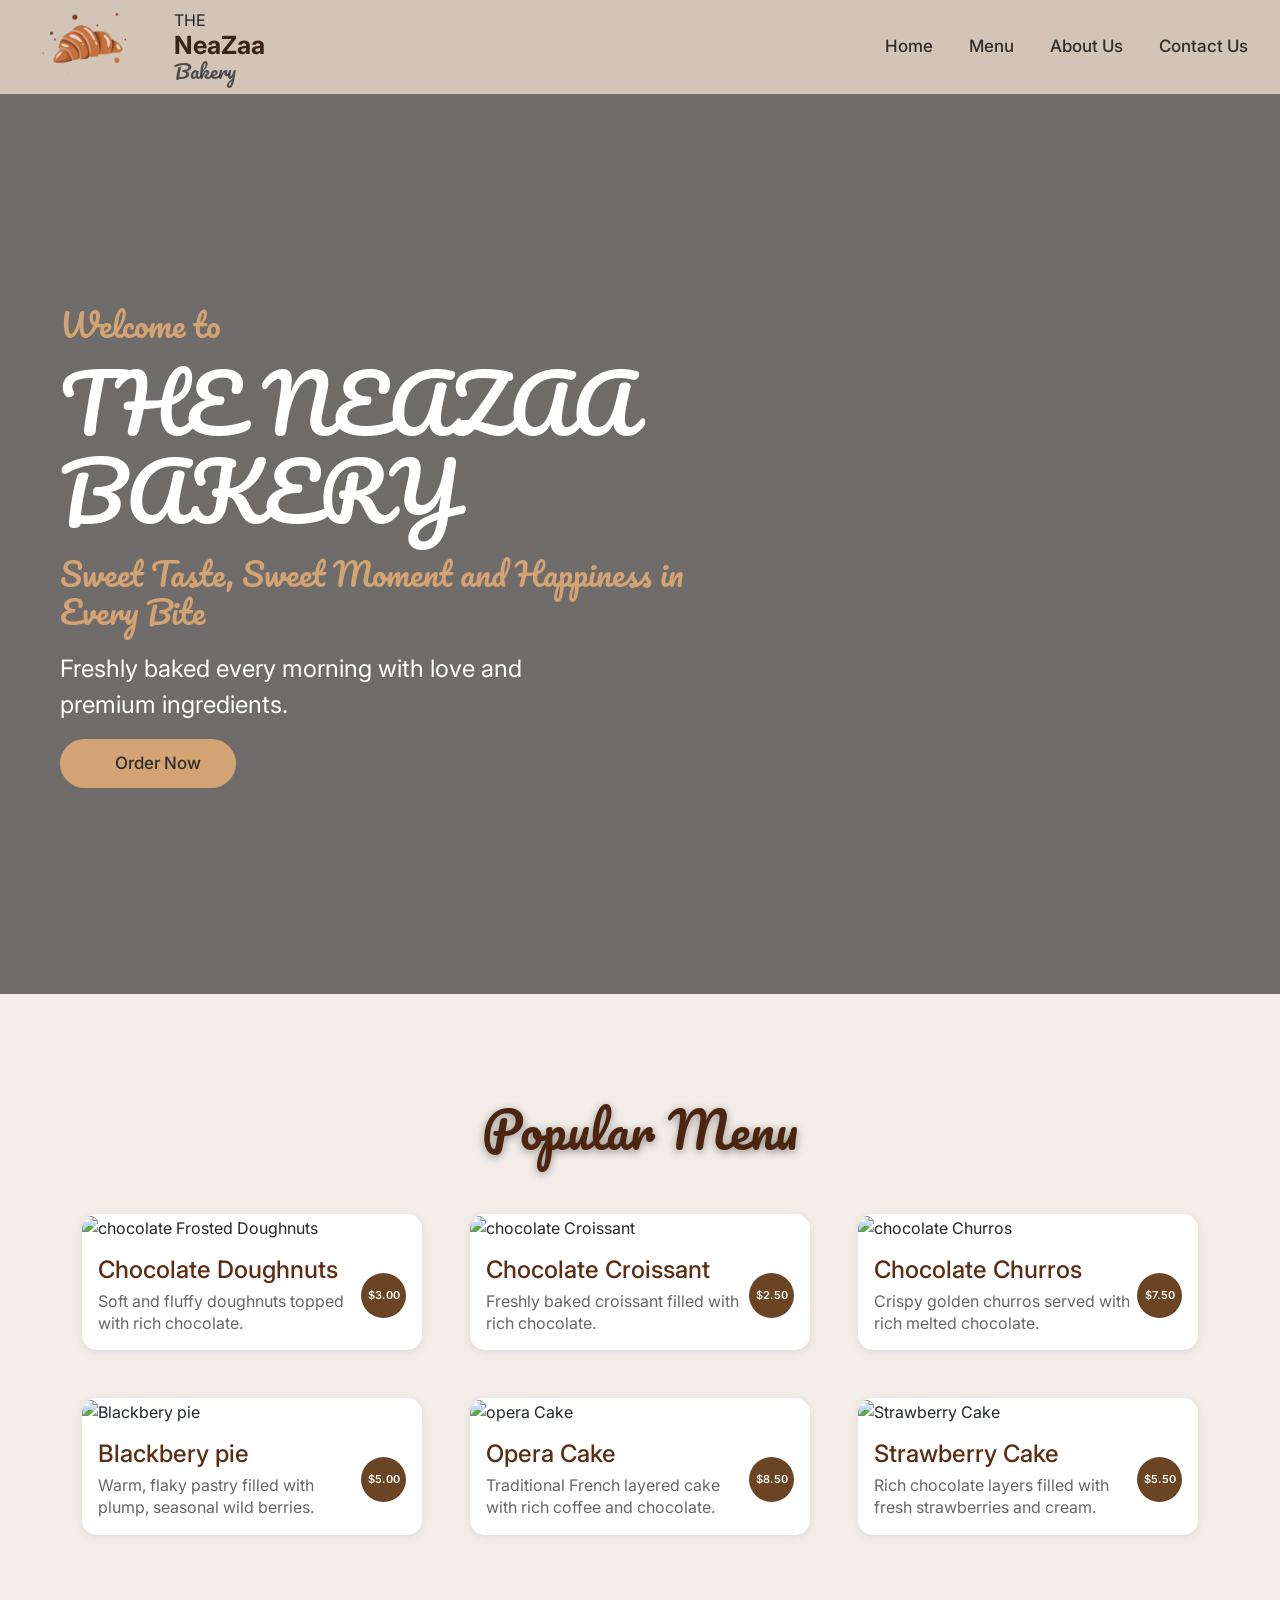
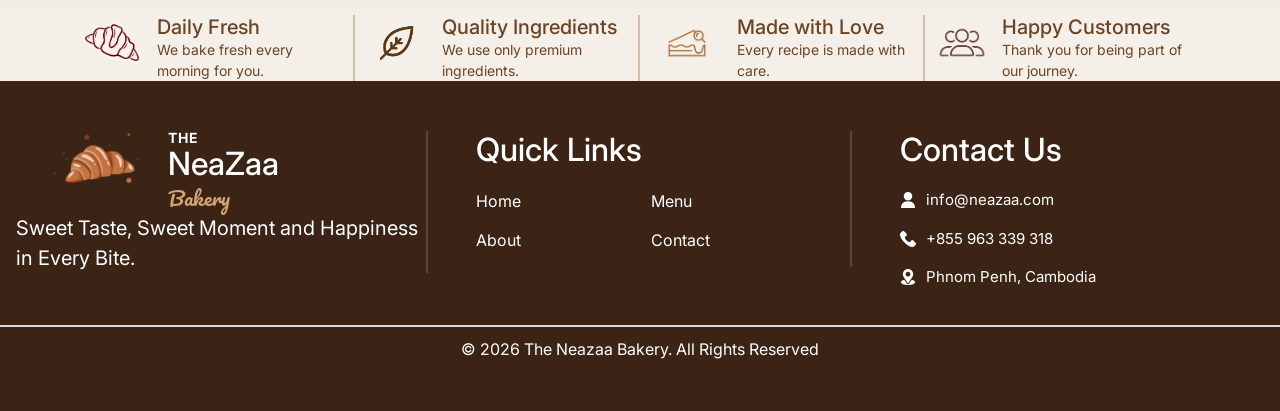
==== index.html @ 494cf92e "first commit" ====
<!DOCTYPE html>
<html lang="en">
<head>
    <meta charset="UTF-8">
    <meta name="viewport" content="width=device-width, initial-scale=1.0">
    <title>Bakery Website</title>

    <!-- Bootstrap 5 -->
    <link href="https://cdn.jsdelivr.net/npm/bootstrap@5.3.3/dist/css/bootstrap.min.css" rel="stylesheet">

    <!-- Google Fonts -->
    <link href="https://fonts.googleapis.com/css2?family=Inter:wght@400;500;600&family=Pacifico&display=swap" rel="stylesheet">
    <link rel="stylesheet" href="/style.css">
    
</head>
<body>
        <!-- ====== NAVBAR ====== -->

    <nav class="navbar navbar-expand-lg navbar-custom sticky-top">
        <div class="container-fluid px-4">


            <div class="d-flex align-items-center logo">
            <!-- Logo image -->
            <img src="/picture/kk (2).png" 
                 class="navbar-brand d-flex align-items-center ms-1" href="#"
                alt="Logo" width="120" style="margin-top: -35px;" >

            <!-- Logo text -->
            <div class="logo-text">
                <div class="mb-0">THE</div>
                <h2 class="mb-0">NeaZaa</h2>
                <span class="text-muted">Bakery</span>
            </div>
            </div>


            <button class="navbar-toggler"
                    type="button"
                    data-bs-toggle="collapse"
                    data-bs-target="#mainNav">
                <span class="navbar-toggler-icon"></span>
            </button>

            <div class="collapse navbar-collapse" id="mainNav">
                <ul class="navbar-nav ms-auto">

                    <li class="nav-item">
                        <a href="/index.html" class="nav-link active">Home</a>
                    </li>

                    <li class="nav-item">
                        <a href="/menupage.html" class="nav-link">Menu</a>
                    </li>

                    <li class="nav-item">
                        <a href="/Aboutus.html" class="nav-link">About Us</a>
                    </li>

                    <li class="nav-item">
                        <a href="/contact.html" class="nav-link">Contact Us</a>
                    </li>

                </ul>
            </div>

        </div>
    </nav>

    <!-- =====HERO====-->
<section class="hero">
    <div class="hero-content text-start">

    <span class="welcome-text">Welcome to</span>

    <h1 class="hero-title">
        THE NEAZAA <br>
        BAKERY
    </h1>

    <h3 class="hero-subtitle">
        Sweet Taste, Sweet Moment and
        Happiness in Every Bite
    </h3>

    <p class="hero-desc">
        Freshly baked every morning with love and
        premium ingredients.
    </p>


        <button class="btn btn-custom">
            <a href="/order.html"class="nav-link">Order Now</a>
            
        </button>
    </div>
</section>
<!-- Bootstrap JS -->
    <script src="https://cdn.jsdelivr.net/npm/bootstrap@5.3.3/dist/js/bootstrap.bundle.min.js"></script>

<!-- POPULAR MENU -->

<section class="menu-section" id="popular menu">
    <div class="container">

        <h2 class="menu-title">Popular Menu</h2>

        <div class="row g-5">

            <!-- Card 1 -->
            <div class="col-lg-4 col-md-6">
                <div class="menu-card">

                    <img src="https://i.pinimg.com/736x/6e/fc/a3/6efca37118d8c59dc83253877e21420a.jpg"
                         class="menu-img"
                         alt="chocolate Frosted Doughnuts">

                    <div class="p-3 d-flex justify-content-between align-items-center">

                        <div>
                            <h4 class="menu-name">Chocolate Doughnuts</h4>
                            <p class="menu-desc">
                                Soft and fluffy doughnuts topped with rich chocolate.
                            </p>
                        </div>

                        <div class="price-circle">$3.00</div>

                    </div>

                </div>
            </div>

            <!-- Card 2 -->
            <div class="col-lg-4 col-md-6">
                <div class="menu-card">

                    <img src="https://i.pinimg.com/736x/53/69/a4/5369a452b2e9da56bf94011d67e42ed0.jpg"
                         class="menu-img"
                         alt="chocolate Croissant">

                    <div class="p-3 d-flex justify-content-between align-items-center">

                        <div>
                            <h4 class="menu-name">Chocolate Croissant</h4>
                            <p class="menu-desc">
                               Freshly baked croissant filled with rich chocolate.
                            </p>
                        </div>

                        <div class="price-circle">$2.50</div>

                    </div>

                </div>
            </div>

            <!-- Card 3 -->
            <div class="col-lg-4 col-md-6">
                <div class="menu-card">

                    <img src="https://i.pinimg.com/1200x/77/2d/40/772d4075de65b3182339ba7c582bc3be.jpg"
                         class="menu-img"
                         alt="chocolate Churros">

                    <div class="p-3 d-flex justify-content-between align-items-center">

                        <div>
                            <h4 class="menu-name">Chocolate Churros</h4>
                            <p class="menu-desc">
                                Crispy golden churros served with rich melted chocolate.
                            </p>
                        </div>

                        <div class="price-circle">$7.50</div>

                    </div>

                </div>
            </div>

             <!-- Card 4 -->
            <div class="col-lg-4 col-md-6">
                <div class="menu-card">

                    <img src="https://i.pinimg.com/1200x/65/da/56/65da5667249caa72922eae84351f3a5a.jpg"
                         class="menu-img"
                         alt="Blackbery pie">

                    <div class="p-3 d-flex justify-content-between align-items-center">

                        <div>
                            <h4 class="menu-name">Blackbery pie</h4>
                            <p class="menu-desc">
                                Warm, flaky pastry filled with plump, seasonal wild berries.
                            </p>
                        </div>

                        <div class="price-circle">$5.00</div>

                    </div>

                </div>
            </div>

             <!-- Card 5 -->
            <div class="col-lg-4 col-md-6">
                <div class="menu-card">

                    <img src="https://i.pinimg.com/736x/d1/ee/8d/d1ee8d0026b516254187dda792142670.jpg"
                         class="menu-img"
                         alt="opera Cake">

                    <div class="p-3 d-flex justify-content-between align-items-center">

                        <div>
                            <h4 class="menu-name">Opera Cake</h4>
                            <p class="menu-desc">
                                Traditional French layered cake with rich coffee and chocolate.
                            </p>
                        </div>

                        <div class="price-circle">$8.50</div>

                    </div>

                </div>
            </div>

             <!-- Card 6 -->
            <div class="col-lg-4 col-md-6">
                <div class="menu-card">

                    <img src="https://i.pinimg.com/736x/9d/25/93/9d2593780fe22eba7acf1ea6e9e57110.jpg"
                         class="menu-img"
                         alt="Strawberry Cake">

                    <div class="p-3 d-flex justify-content-between align-items-center">

                        <div>
                            <h4 class="menu-name">Strawberry Cake</h4>
                            <p class="menu-desc">
                                Rich chocolate layers filled with fresh strawberries and cream.
                            </p>
                        </div>

                        <div class="price-circle">$5.50</div>

                    </div>

                </div>
            </div>

        </div>

    </div>
</section>

<!-- FEATURES -->

<section class="features">
    <div class="container">

        <div class="row text-center text-lg-start">

            <div class="col-lg-3 border-right">
                <div class="feature-box">
                    <div class="feature-icon">
                        <img src="/cute-croissant-sticker-illustration-hand-drawn-doodle-of-a-french-pastry-isolated-graphic-for-bakery-or-breakfast-themed-printable-designs-free-vector-removebg-preview.png"
                        width="60"
        ​​                style="margin-top: -17px;" 
                        alt="picture1">
                    </div>
                    <div>
                        <h5>Daily Fresh</h5>
                        <p>We bake fresh every morning for you.</p>
                    </div>
                </div>
            </div>

            <div class="col-lg-3 border-right">
                <div class="feature-box">
                    <div class="feature-icon">
                         <img src="/images-removebg-preview.png"
                        width="60"
        ​​                style="margin-top: -17px;" 
                        alt="picture2">
                    </div>
                    <div>
                        <h5>Quality Ingredients</h5>
                        <p>We use only premium ingredients.</p>
                    </div>
                </div>
            </div>

            <div class="col-lg-3 border-right">
                <div class="feature-box">
                    <div class="feature-icon">
                          <img src="/7597681cbffdd1bc4bea4099164c680c__1_-removebg-preview.png"
                        width="70"
        ​​                style="margin-top: -17px;" 
                        alt="picture3">
                    </div>
                    <div>
                        <h5>Made with Love</h5>
                        <p>Every recipe is made with care.</p>
                    </div>
                </div>
            </div>

            <div class="col-lg-3">
                <div class="feature-box">
                    <div class="feature-icon">
                           <img src="/images__2_-removebg-preview.png"
                        width="50"
        ​​                style="margin-top: -17px;" 
                        alt="picture4">
                    </div>
                    <div>
                        <h5>Happy Customers</h5>
                        <p>Thank you for being part of our journey.</p>
                    </div>
                </div>
            </div>

        </div>

    </div>
</section>

<!--  FOOTER  -->

<footer class="footer">
    <div class="container-fluid px-3">

        <div class="row">

            <!-- Logo -->
            <div class="col-lg-4 footer-divider pe-0">

               <div class="d-flex align-items-center">

    <img src="../picture/kk (2).png" 
                  class="navbar-brand d-flex align-items-center ms-4" href="#"
        ​​​          width="120"
        ​​          style="margin-top: -45px;"
                  alt="Logo">

                 <div class="ms-2">

             <div class="footer-the">THE</div>

             <h2 class="mb-0 text-white">
                NeaZaa
             </h2>

            <span class="footer-bakery">
                   Bakery
             </span>

            </div>

           </div>
           
                <h4​ style="font-size:20px;"
                ​​    style="margin-top:20px;">
                    Sweet Taste, Sweet Moment
                    and Happiness in Every Bite.
                </h4>

            </div>

            <!-- Quick Links -->
            <div class="col-lg-4 footer-divider px-5">

                <h2 class="footer-title">
                    Quick Links
                </h2>

                <div class="row">
                    <div class="col-6">
                        <a href="/index.html">Home</a>
                        <a href="/Aboutus.html">About</a>
                        
                        
                    </div>

                    <div class="col-6">
                        <a href="/menupage.html">Menu</a>
                        <a href="/contact.html">Contact</a>
                    </div>
                </div>

            </div>

            <!-- Contact -->
            <div class="col-lg-4 ps-5">

                <h2 class="footer-title">
                    Contact Us
                </h2>

                
                        <p class="contact-page-item">
                           <img src="../picture/Shape09.png" alt="">
                            info@neazaa.com
                       </p>

                       <p class="contact-page-item">
                          <img src="../picture/Shape06.png" alt="">
                           +855 963 339 318
                      </p>

                      <p class="contact-page-item">
                         <img src="../picture/Shape03.png" alt="">
                          Phnom Penh, Cambodia
                     </p>

            </div>

        </div>

    </div>

    <div class="row">
    <!-- Content Footer -->

    <div class="col-12">
        <div class="footer-bottom">
            <p>© 2026 The Neazaa Bakery. All Rights Reserved</p>
        </div>
    </div>
</div>
</footer>

</body>
</html>
---- style.css ----
*{
            margin:0;
            padding:0;
            box-sizing:border-box;
        }

        body{
            font-family: 'Inter',
            sans-serif;
        }

        /* NAVBAR*/
        .navbar-custom{
            background-color: #d2c4b6;
            padding: 12px 0;
        }

        .logo{
            width: 80px;
            height: auto;
           
        }

        .logo-text{
            margin-left: 10px;
            line-height: 1.1;
        }

        .logo-text h2{
            margin: 0;
            font-size: 25px;
            font-weight: 700;
            color: #3B2416;
        }

        .logo-text span{
            font-family: 'Pacifico',
            cursive;
            font-size: 20px;
            color: #6B4423;
        }

        .nav-link{
            font-size:17px;
            font-weight:500;
            color:#2d2d2d !important;
            margin-left:20px;
            position:relative;
            transition:.3s;
        }

        .nav-link:hover{
            color:#6B4423 !important;
        }

       

      

        /* HEROSECTION */

        .hero{
            height:100vh;
            background:
            linear-gradient(rgba(0,0,0,0.55),
            rgba(0,0,0,0.55)),
            url('https://scontent.fpnh11-2.fna.fbcdn.net/v/t39.30808-6/715324360_895411733564892_1797719266303842489_n.jpg?stp=dst-jpg_tt6&cstp=mx1280x853&ctp=s1280x853&_nc_cat=110&ccb=1-7&_nc_sid=cc71e4&_nc_ohc=Lnj-mR1Sp-oQ7kNvwGoX1BU&_nc_oc=AdriB3sjE98DKOvI2GSHw4n_vi0WQgMG0yEhGD3dSU-B4FlQeXq0Hy6Yz4rAsPeHxR0&_nc_zt=23&_nc_ht=scontent.fpnh11-2.fna&_nc_gid=ioeiHxJmIA_RLZMA2f30Xw&_nc_ss=7b289&oh=00_Af-DlLWELU6qNVTXZzhX6RIWaLV575999Xzv6jBix2nfLA&oe=6A3A9B41');
            background-size:cover;
            background-position:center;

            display:flex;
            align-items:center;

            justify-content:flex-start;
            padding-left:60px;
        }

       .hero-content{
    max-width:650px;
    text-align:left;
    margin-left: 0;
}

.welcome-text{
    font-family:'Pacifico', cursive;
    font-size:2rem;
    color:#D4A373;
}

.hero-title{
    font-family:'Pacifico', cursive;
    font-size:5rem;
    line-height:1.1;
    color:white;
    margin:10px 0 20px;
}

.hero-subtitle{
    font-family:'Pacifico', cursive;
    font-size:2rem;
    color:#D4A373;
    margin-bottom:20px;
}

.hero-desc{
    font-size:1.5rem;
    color:white;
    max-width:500px;
}

        .btn-custom{
            background:#d4a373;
            color:white;
            padding:12px 35px;
            border:none;
            border-radius:30px;
            font-size:18px;
        }

        .btn-custom:hover{
            background:#bc8a5f;
            color:white;
        }
        .img {
            height: 100px;
        }

/* POPULAR MENU */

.menu-section{
    background:#f3ede8;
    padding:80px 0;
}

.menu-title{
    font-family:'Pacifico', cursive;
    color:#4b2510 !important;
    text-align:center;
    margin-bottom:50px;
    position:relative;
}



.menu-card{
    background:#fff;
    border-radius:20px;
    overflow:hidden;
    box-shadow:0 4px 12px rgba(0,0,0,0.08);
    transition:.3s;
}

.menu-card:hover{
    transform:translateY(-5px);
}

.menu-img{
    width:100%;
    height:200px;
    object-fit:cover;
}

.menu-name{
    font-size:1.5rem;
    color:#5a2d14;
    margin-bottom:5px;
}

.menu-desc{
    color:#666;
    margin-bottom:0;
    line-height:1.4;
}

.price-circle{
    width:55px;
    height:55px;
    background:#6b3b1f;
    color:white;
    border-radius:50%;
    display:flex;
    justify-content:center;
    align-items:center;
    font-size:14px;
    font-weight:600;
    flex-shrink:0;
}

/* FEATURES  */

.features{
    background:#e9ddd1;
    padding:30px 0;
}

.feature-box{
    display:flex;
    align-items:center;
    gap:15px;
}

.feature-icon{
    font-size:35px;
    color:#8B5E3C;
}

.feature-box h5{
    margin:0;
    color:#6B4423;
}

.feature-box p{
    margin:0;
    font-size:14px;
    color:#6B4423;
}

.border-right{
    border-right:2px solid #d1bfae;
}

/*  FOOTER  */

.footer{
    background:#3B2416;
    color:white;
    padding:50px 0;
}

.footer-the{
    font-size:14px;
    font-weight:700;
    color:white;
    line-height:1;
    letter-spacing:1px;
}

.footer-bakery{
    font-family:'Pacifico', cursive;
    font-size:20px;
    color:#d4a373;
}

.footer-logo{
    width:130px;
    margin-bottom:15px;
}

.footer-title{
    font-size:2rem;
    margin-bottom:20px;
}

.footer a{
    color:white;
    text-decoration:none;
    display:block;
    margin-bottom:15px;
}

.footer a:hover{
    color:#d4a373;
}

.footer-divider{
    border-right:2px solid rgba(255,255,255,0.15);
    height:100%;
}

body{
    background:#F4EFEB;
}
.footer-bottom{
    border-top: 2px solid #d8d8d8;
    margin-top: 20px;
    padding-top: 10px;
    text-align: center;
}

.footer-bottom p{
    color: #fff;
    font-size: 16px;
    margin: 0;
}

/* Banner */

.menu-banner{
    position:relative;
    overflow:hidden;
}

.menu-banner img{
    width:100%;
    height:500px;
    object-fit:cover;
}

.banner-content{
    position:absolute;
    left:50px;
    top:50%;
    transform:translateY(-50%);
    color:white;
}

.banner-content span{
    font-family:'Pacifico',cursive;
    font-size:30px;
}

.banner-content h1{
    font-size:60px;
    font-weight:1000;
    line-height:1.1;
    font-family:'Inter',cursive;
}

.banner-content p{
    max-width:300px;
}

.menu-description{
    font-size: 20px;
    color: #666;
    margin-top: 10px;
}

/* Title */

.menu-title{
    padding:25px 0;
}

.menu-title h5{
    font-family:'Pacifico',cursive;
    color:#6B4423;
}

.menu-title h2{
    color:#3B2416;
    font-weight:700;
}

/* Cards */

.menu-card{
    background:white;
    border-radius:15px;
    overflow:hidden;
    box-shadow:0 2px 8px rgba(0,0,0,.08);
    transition:.3s;
}

.menu-card:hover{
    transform:translateY(-8px);
}

.menu-card img{
    width:100%;
    height:150px;
    object-fit:cover;
}

.card-body{
    padding:12px;
}

.card-body h6{
    margin-bottom:4px;
    color:#3B2416;
}

.card-body p{
    font-size:12px;
    color:#666;
    line-height:1.3;
    margin-bottom:0px;
}

.price-circle{
    width:45px;
    height:45px;
    background:#6B4423;
    color:white;
    border-radius:50%;
    display:flex;
    align-items:center;
    justify-content:center;
    font-size:11px;
}

.order-btn{
    background:#6B4423;
    color:white;
    border:none;

    font-size:14px !important;
    padding:8px 20px !important;

    border-radius:30px;
    width:auto !important;
    display:inline-block;
    
}

.card-body{
    font-size:12px;
}
.order-btn:hover{
    background:#8A5A36;
}
/* Special Offer Section */
.offer-box{
    background:#efe3d6;
    border-radius:25px;
    padding:30px;
    display:flex;
    align-items:center;
    justify-content:space-between;
    overflow:hidden;
}

.offer-text h2{
    font-size:60px;
    color:#6B4423;
    font-weight:bold;
}

.offer-small{
    font-family:'Pacifico',cursive;
    color:#C08A5B;
}

.offer-btn{
    border:none;
    background:#6B4423;
    color:white;
    padding:10px 25px;
    border-radius:30px;
}

.offer-image img{
    max-height:250px;
    width:500px;
     height:450px;
    object-fit:cover;
    object-position:center;
    border-radius:15px;
    padding:  200px 0 0 0 80px;
}
/*Reviews*/
.testimonial-title{
    text-align:center;
    color:#3B2416;
    font-weight:bold;
    margin-bottom:40px;
}

.review-card{
    background:white;
    border-radius:20px;
    padding:25px;
    box-shadow:0 2px 10px rgba(0,0,0,.08);
    transition:.3s;
    justify-items: center;
    
}

.review-card img{
    width: 80px;
    height: 80px;
    border-radius: 50%;
    object-fit: cover;
    margin-top: 15px auto 0;
    display: block;
}

.review-card:hover{
    transform:translateY(-5px);
}

.stars{
    font-size:20px;
    margin-bottom:15px;
}

.review-card p{
    color:#555;
}

.review-card h6{
    margin-top:15px;
    color:#6B4423;
}

/* ===== ABOUT US ===== */

.about-section{
    background:#1f0d06;
    padding:80px 60px;
}

.about-container{
    display:flex;
    align-items:center;
    justify-content:space-between;
    gap:20px;
}

.about-content{
    flex:1;
    color:white;
}

.about-content h1{
    font-size:80px;
    font-family:Georgia, serif;
    font-weight:Inter;
    display:inline-block;
    border-bottom:5px solid white;
    padding-bottom:10px;
    margin-bottom:30px;
}

.about-content p{
    font-size:18px;
    line-height:1.8;
    max-width:550px;
    margin-bottom:40px;
}

.features{
    display:flex;
    gap:35px;
    padding:0;
    background:none;
    border:none;
    box-shadow:none;
}

.feature{
    text-align:center;
    max-width:180px;
    
}

.feature i{
    font-size:35px;
    color:#d4a373;
    display:block;
    margin-bottom:10px;
}

.feature-img{
    width:40px;
    height:40 px;
    margin-bottom:15px;
}

.feature h5{
    color:#d4a373;
    font-size:14px;
    margin-bottom:10px;
}

.feature span{
    color:#d8d8d8;
    font-size:13px;
    line-height:1.5;
}

.about-image{
    flex:1;
    text-align:center;
    
}

.about-image img{
    width:100%;
    max-width:900;
}

/*a2*/
.about-info{
    background:#1A1108;
    padding-bottom:80px;
}

.info-card{
    background:#f5ecdf;
    border-radius:25px;
    padding:40px;
}

.info-item{
    margin-bottom:25px;
}

.info-item h3{
    color:#6B4423;
    font-family:'Pacifico',cursive;
    font-size:20px;
     font-weight:30;
    margin-bottom:10px;
}


.contact-item{
    margin-bottom:30px;
}

.contact-item h4{
    color:#6B4423;
    font-size:18px;
}

.shop-img{
    width:100%;
    height:450px;
    object-fit:cover;
    border-radius:15px;
}

/*contact*/
​   .contact-page{
    background:#f7f1ef;
    min-height:70vh;
}

.contact-title{
    display:inline-block;
    font-family:Pacifico;
    font-size:60px;
    color:#4d1c00;
    padding:5px 15px;
}

.contact-card{
    max-width:700px;
    background:#fff;
    border-radius:18px;
    overflow:hidden;
    box-shadow:0 4px 12px rgba(0,0,0,.08);
}

.contact-page-item{
    display:flex;
    align-items:center;
    gap:10px;
    font-size:15px;
}

.contact-page-item img{
    width:16px;
    height:16px;
    object-fit: contain;
}

.contact-info{
    background:#4d1c00;
    color:#fff;
    text-align:center;
    padding:50px 25px;
    height:100%;
}

.contact-info .logo{
    width:160px;
    margin-bottom:25px;
}

.contact-info h5{
    margin-bottom:40px;
    font-size:25px;
    font-family:Pacifico;
    
}

.contact-info p{
    text-align:left;
    margin-bottom:25px;
    font-size:14px;
}

.contact-info i{
    margin-right:8px;
}

.contact-form{
    padding:35px 30px;
}

.contact-form h3{
    color:#34495e;
    font-weight:600;
    margin-bottom:25px;
}

.contact-form label{
    font-size:14px;
    font-weight:500;
    margin-bottom:5px;
}

.form-control{
    border:none;
    border-bottom:1px solid #ccc;
    border-radius:0;
    padding-left:0;
}

.form-control:focus{
    box-shadow:none;
    border-color:#4d1c00;
}

.submit-btn{
    background:#4d1c00;
    color:#fff;
    width:120px;
    border-radius:5px;
}

.submit-btn:hover{
    background:#682700;
    color:#fff;
}

/*order*/
body{
    background:#f5efea;
}

.order-section{
    padding:40px;
}

.order-left{
    background:linear-gradient(135deg,#2b140a,#6B4423);
    color:white;
    border-radius:30px;
    padding:30px;
}

.menu-title{
    text-align:center;
    margin-bottom:30px;
    font-family:'Pacifico',cursive;
    color:#fff;
    font-size:50px;
    text-shadow:0 2px 8px rgba(0,0,0,0.4);
}

.menu-item{
    display:flex;
    align-items:center;
    gap:10px;
    background:rgba(246, 244, 244, 0.1);
    padding:10px;
    border-radius:15px;
    margin-bottom:10px;
}

.menu-item img{
    width:50px;
    height:50px;
    border-radius:10px;
    object-fit:cover;
}

.qr-img{
    width:100px;
    height:100px;
    margin-top:15px;
    border-radius:10px;
    background:white;
    padding:8px;
}

.qr-payment{
    margin-bottom:15px;
}

.product-name{
    flex:1;
}

.price{
    margin-right:10px;
}

.qty-box{
    display:flex;
    gap:5px;
    align-items:center;
}

.qty-box button{
    width:30px;
    height:30px;
    border:none;
    border-radius:5px;
}

.option-item{
    margin-bottom:10px;
}

.order-right{
    background:#f8f5f2;
    border-radius:30px;
    padding:30px;
}

.summary-item{
    display:flex;
    align-items:center;
    justify-content:space-between;
    margin-bottom:15px;
}

.summary-item img{
    width:50px;
    height:50px;
    border-radius:10px;
    object-fit:cover;
}

.price-row{
    display:flex;
    justify-content:space-between;
    margin-bottom:10px;
}

.total-row{
    display:flex;
    justify-content:space-between;
    font-size:32px;
    font-weight:bold;
    color:#6B4423;
}

.order-btn{
    width:100%;
    background:#6B4423;
    color:white;
    border:none;
    padding:15px;
    border-radius:15px;
    margin-top:20px;
    font-size:22px;
}

.box-card{
    border:1px solid #ddd;
    border-radius:15px;
    padding:20px;
    margin-top:20px;
}

.box-card textarea{
    width:100%;
    height:120px;
    border:1px solid #ddd;
    border-radius:10px;
    padding:10px;
}

.box-card input{
    width:100%;
    border:none;
    border-bottom:1px solid #ccc;
    margin-bottom:15px;
    padding:10px;
    outline:none;
}
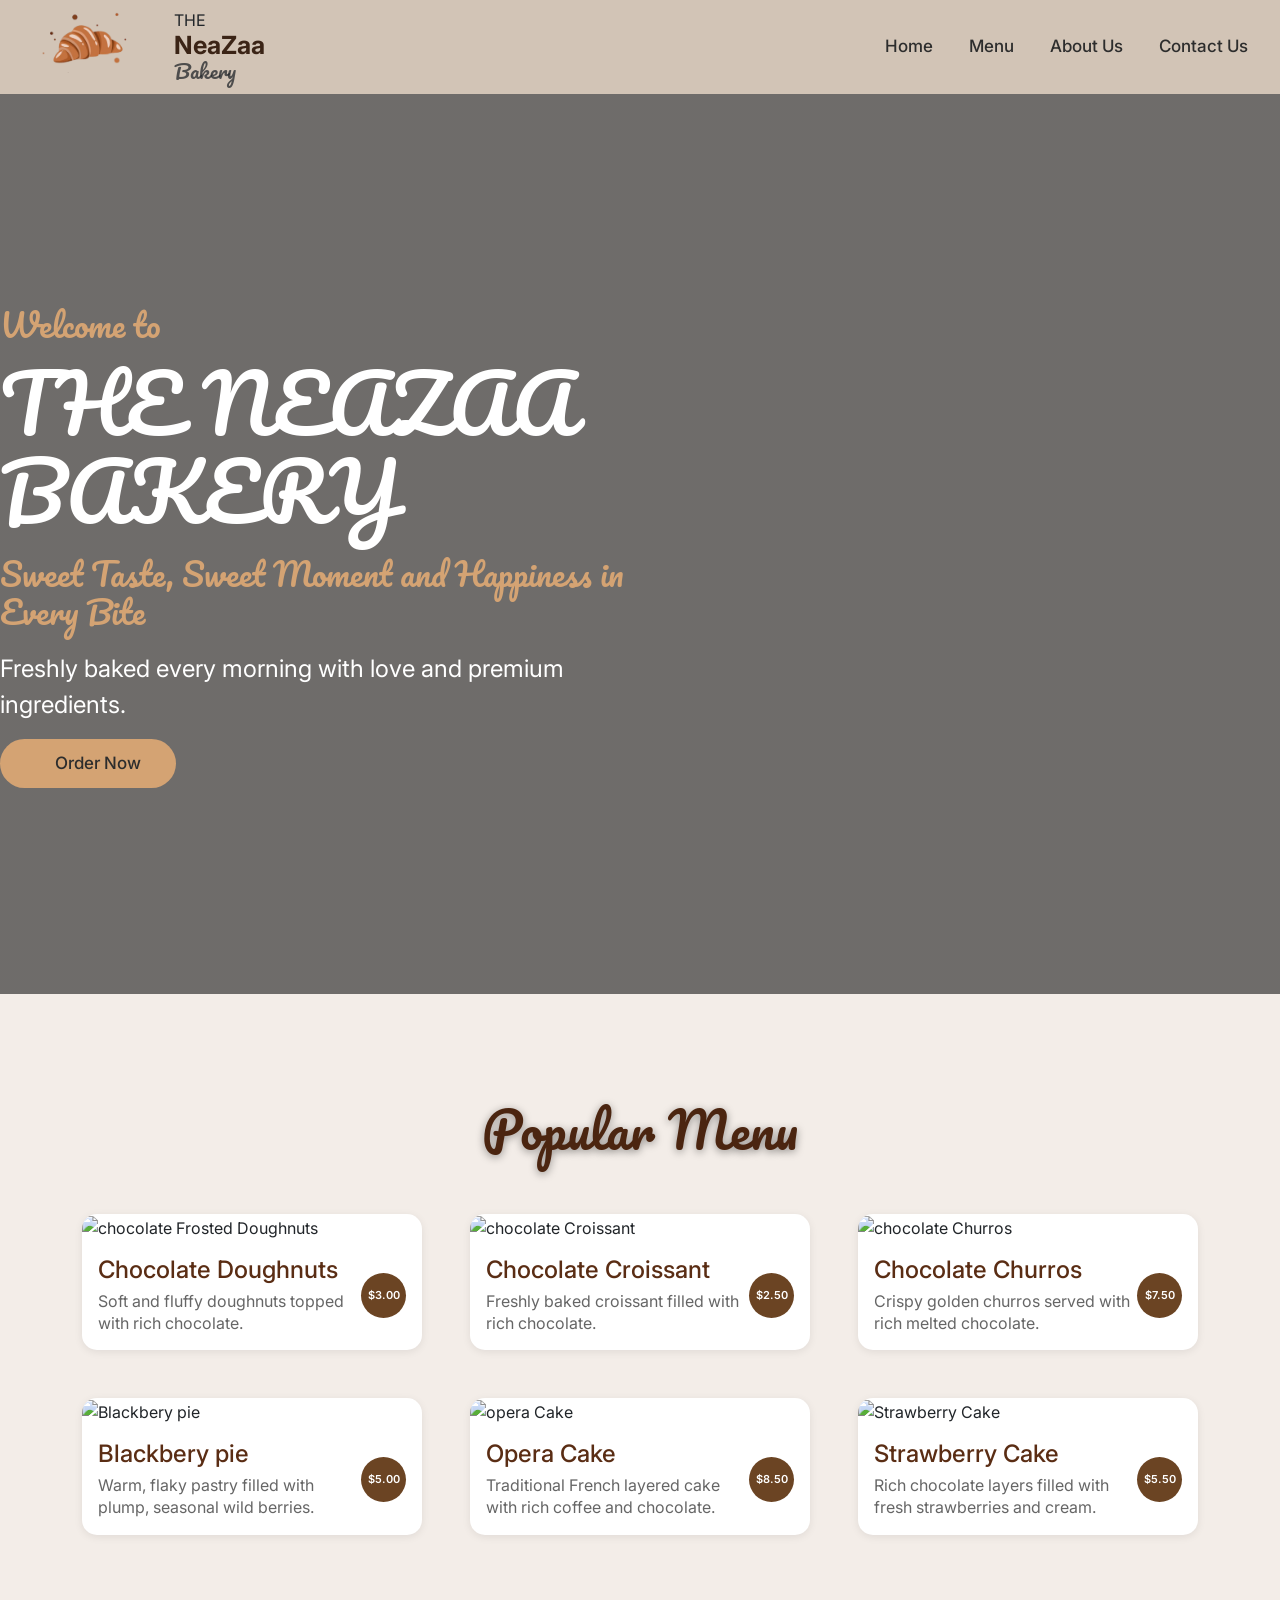
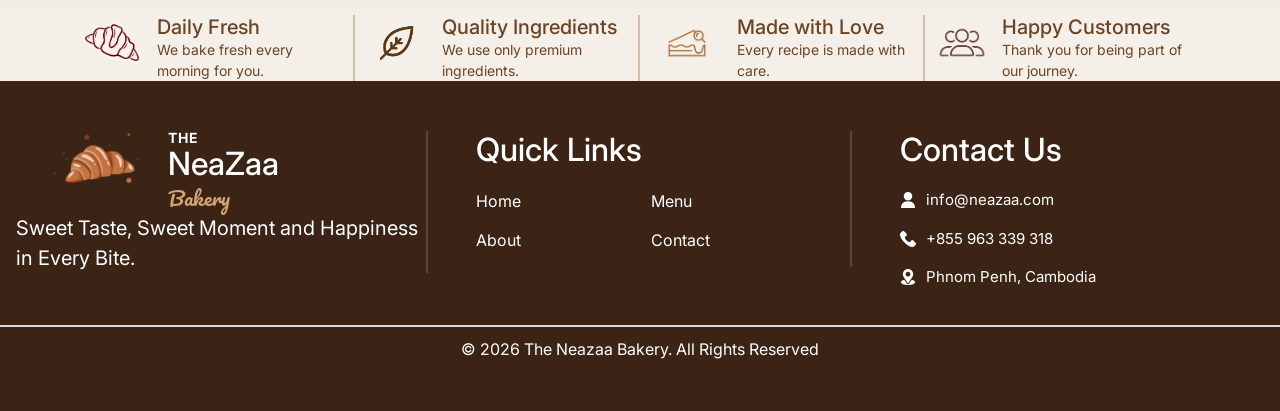
==== commit a2290f56: "Update project" ====
--- a/index.html
+++ b/index.html
@@ -402,17 +402,17 @@
 
                 
                         <p class="contact-page-item">
-                           <img src="../picture/Shape09.png" alt="">
+                           <img src="./picture/Shape09.png" alt="">
                             info@neazaa.com
                        </p>
 
                        <p class="contact-page-item">
-                          <img src="../picture/Shape06.png" alt="">
+                          <img src="./picture/Shape06.png" alt="">
                            +855 963 339 318
                       </p>
 
                       <p class="contact-page-item">
-                         <img src="../picture/Shape03.png" alt="">
+                         <img src="./picture/Shape03.png" alt="">
                           Phnom Penh, Cambodia
                      </p>
 
--- a/style.css
+++ b/style.css
@@ -17,7 +17,7 @@
         }
 
         .logo{
-            width: 80px;
+            width: 50px;
             height: auto;
            
         }
@@ -68,12 +68,10 @@
             url('https://scontent.fpnh11-2.fna.fbcdn.net/v/t39.30808-6/715324360_895411733564892_1797719266303842489_n.jpg?stp=dst-jpg_tt6&cstp=mx1280x853&ctp=s1280x853&_nc_cat=110&ccb=1-7&_nc_sid=cc71e4&_nc_ohc=Lnj-mR1Sp-oQ7kNvwGoX1BU&_nc_oc=AdriB3sjE98DKOvI2GSHw4n_vi0WQgMG0yEhGD3dSU-B4FlQeXq0Hy6Yz4rAsPeHxR0&_nc_zt=23&_nc_ht=scontent.fpnh11-2.fna&_nc_gid=ioeiHxJmIA_RLZMA2f30Xw&_nc_ss=7b289&oh=00_Af-DlLWELU6qNVTXZzhX6RIWaLV575999Xzv6jBix2nfLA&oe=6A3A9B41');
             background-size:cover;
             background-position:center;
-
             display:flex;
             align-items:center;
-
             justify-content:flex-start;
-            padding-left:60px;
+            padding-left:0 20px;
         }
 
        .hero-content{
@@ -90,10 +88,11 @@
 
 .hero-title{
     font-family:'Pacifico', cursive;
-    font-size:5rem;
+    font-size:clamp(3rem, 8vw, 5rem);
     line-height:1.1;
     color:white;
     margin:10px 0 20px;
+    word-break:break-word;
 }
 
 .hero-subtitle{
@@ -104,9 +103,9 @@
 }
 
 .hero-desc{
-    font-size:1.5rem;
-    color:white;
-    max-width:500px;
+    font-size:clamp(1rem, 3vw, 1.5rem);
+    color:white;
+    max-width:100%;
 }
 
         .btn-custom{
@@ -579,7 +578,9 @@
 
 .about-image img{
     width:100%;
-    max-width:900;
+    max-width:900px;
+    height:auto;
+    display:blokc;
 }
 
 /*a2*/
@@ -602,7 +603,7 @@
     color:#6B4423;
     font-family:'Pacifico',cursive;
     font-size:20px;
-     font-weight:30;
+    font-weight:30;
     margin-bottom:10px;
 }
 
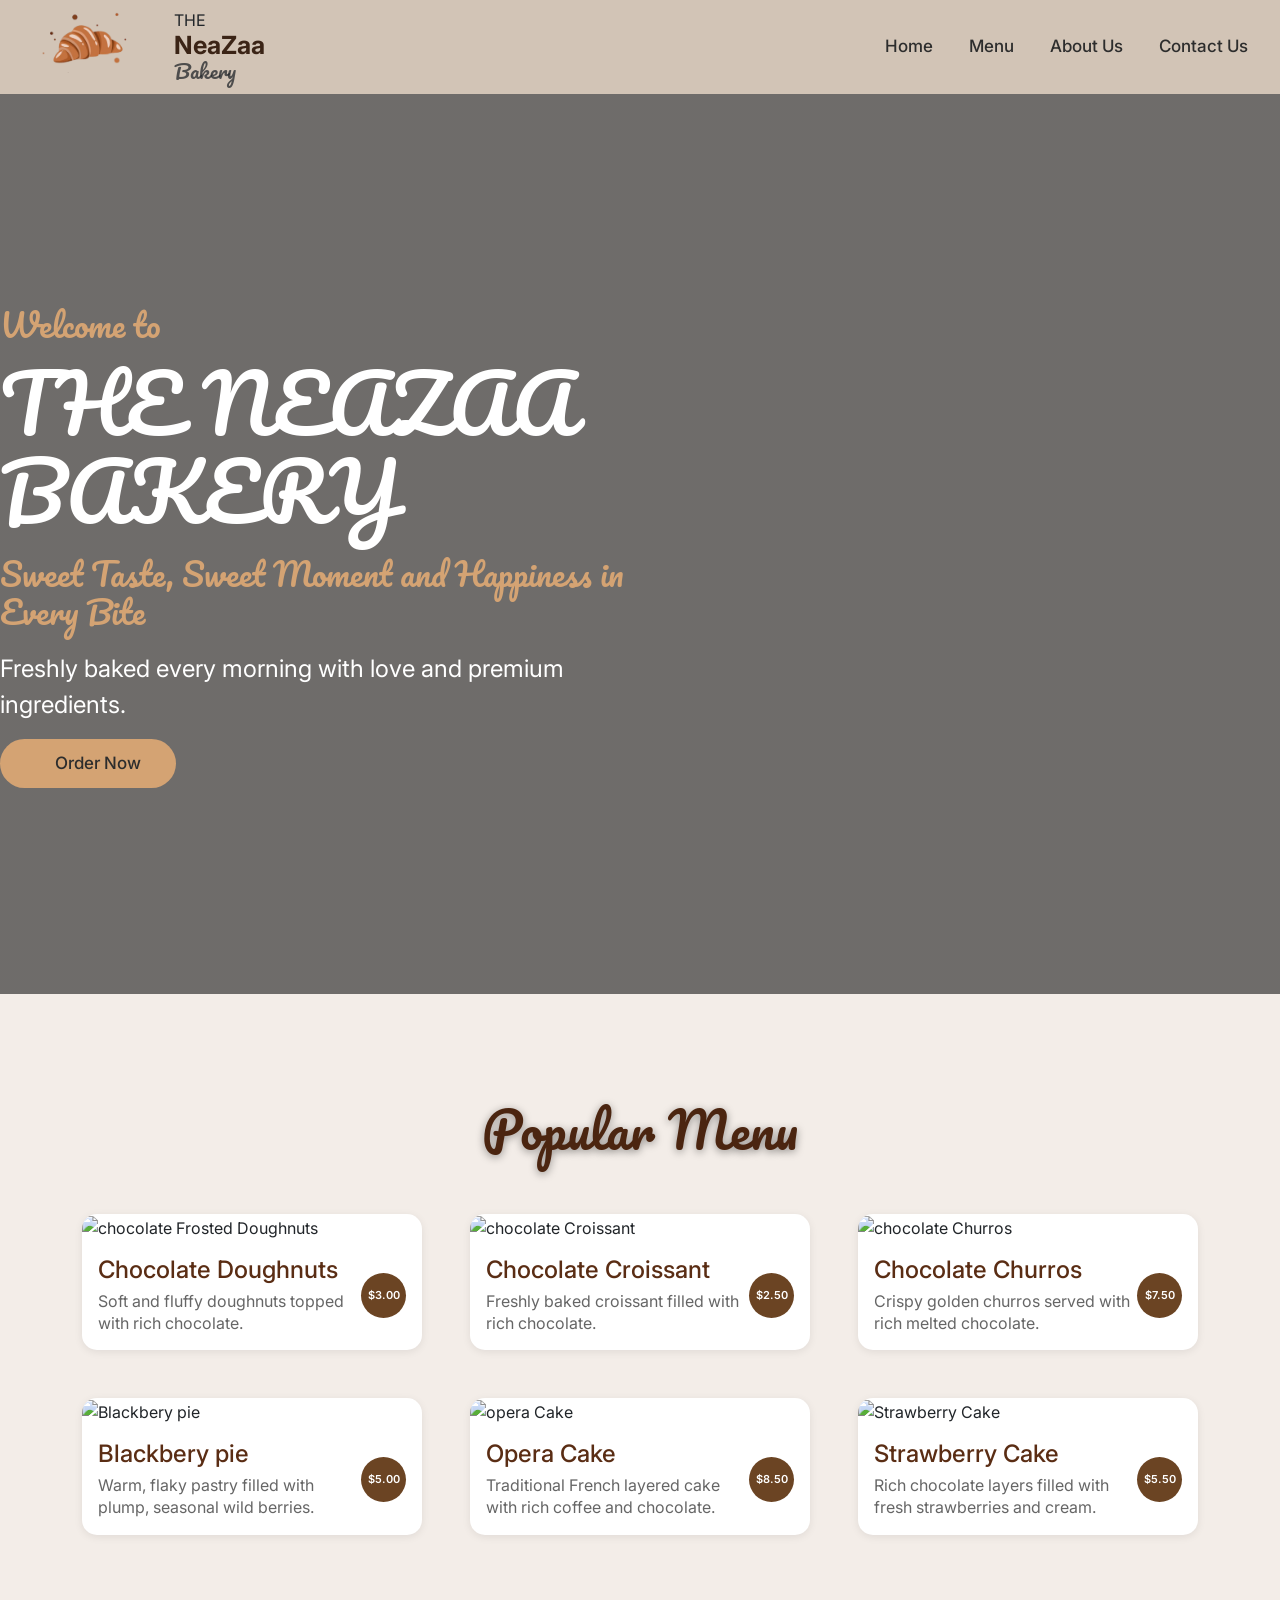
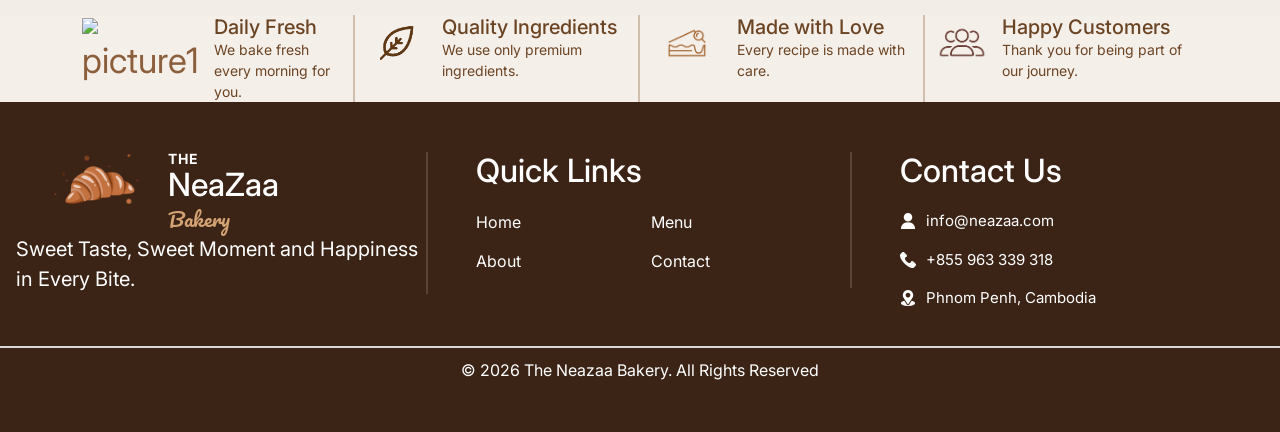
==== commit 4b1e612f: "meaask" ====
--- a/index.html
+++ b/index.html
@@ -10,7 +10,7 @@
 
     <!-- Google Fonts -->
     <link href="https://fonts.googleapis.com/css2?family=Inter:wght@400;500;600&family=Pacifico&display=swap" rel="stylesheet">
-    <link rel="stylesheet" href="/style.css">
+    <link rel="stylesheet" href="./style.css">
     
 </head>
 <body>
@@ -22,7 +22,7 @@
 
             <div class="d-flex align-items-center logo">
             <!-- Logo image -->
-            <img src="/picture/kk (2).png" 
+            <img src="./picture/kk (2).png" 
                  class="navbar-brand d-flex align-items-center ms-1" href="#"
                 alt="Logo" width="120" style="margin-top: -35px;" >
 
@@ -46,19 +46,19 @@
                 <ul class="navbar-nav ms-auto">
 
                     <li class="nav-item">
-                        <a href="/index.html" class="nav-link active">Home</a>
+                        <a href="./index.html" class="nav-link active">Home</a>
                     </li>
 
                     <li class="nav-item">
-                        <a href="/menupage.html" class="nav-link">Menu</a>
+                        <a href="./menupage.html" class="nav-link">Menu</a>
                     </li>
 
                     <li class="nav-item">
-                        <a href="/Aboutus.html" class="nav-link">About Us</a>
+                        <a href="./Aboutus.html" class="nav-link">About Us</a>
                     </li>
 
                     <li class="nav-item">
-                        <a href="/contact.html" class="nav-link">Contact Us</a>
+                        <a href="./contact.html" class="nav-link">Contact Us</a>
                     </li>
 
                 </ul>
@@ -90,7 +90,7 @@
 
 
         <button class="btn btn-custom">
-            <a href="/order.html"class="nav-link">Order Now</a>
+            <a href="./order.html"class="nav-link">Order Now</a>
             
         </button>
     </div>
@@ -266,7 +266,7 @@
             <div class="col-lg-3 border-right">
                 <div class="feature-box">
                     <div class="feature-icon">
-                        <img src="/cute-croissant-sticker-illustration-hand-drawn-doodle-of-a-french-pastry-isolated-graphic-for-bakery-or-breakfast-themed-printable-designs-free-vector-removebg-preview.png"
+                        <img src="../picture/cute-croissant-sticker-illustration-hand-drawn-doodle-of-a-french-pastry-isolated-graphic-for-bakery-or-breakfast-themed-printable-designs-free-vector-removebg-preview.png"
                         width="60"
         ​​                style="margin-top: -17px;" 
                         alt="picture1">
@@ -281,7 +281,7 @@
             <div class="col-lg-3 border-right">
                 <div class="feature-box">
                     <div class="feature-icon">
-                         <img src="/images-removebg-preview.png"
+                         <img src="./images-removebg-preview.png"
                         width="60"
         ​​                style="margin-top: -17px;" 
                         alt="picture2">
@@ -296,7 +296,7 @@
             <div class="col-lg-3 border-right">
                 <div class="feature-box">
                     <div class="feature-icon">
-                          <img src="/7597681cbffdd1bc4bea4099164c680c__1_-removebg-preview.png"
+                          <img src="./7597681cbffdd1bc4bea4099164c680c__1_-removebg-preview.png"
                         width="70"
         ​​                style="margin-top: -17px;" 
                         alt="picture3">
@@ -311,7 +311,7 @@
             <div class="col-lg-3">
                 <div class="feature-box">
                     <div class="feature-icon">
-                           <img src="/images__2_-removebg-preview.png"
+                           <img src="./images__2_-removebg-preview.png"
                         width="50"
         ​​                style="margin-top: -17px;" 
                         alt="picture4">
@@ -379,15 +379,15 @@
 
                 <div class="row">
                     <div class="col-6">
-                        <a href="/index.html">Home</a>
-                        <a href="/Aboutus.html">About</a>
+                        <a href="./index.html">Home</a>
+                        <a href="./Aboutus.html">About</a>
                         
                         
                     </div>
 
                     <div class="col-6">
-                        <a href="/menupage.html">Menu</a>
-                        <a href="/contact.html">Contact</a>
+                        <a href="./menupage.html">Menu</a>
+                        <a href="./contact.html">Contact</a>
                     </div>
                 </div>
 
@@ -402,17 +402,17 @@
 
                 
                         <p class="contact-page-item">
-                           <img src="./picture/Shape09.png" alt="">
+                           <img src="../picture/Shape09.png" alt="">
                             info@neazaa.com
                        </p>
 
                        <p class="contact-page-item">
-                          <img src="./picture/Shape06.png" alt="">
+                          <img src="../picture/Shape06.png" alt="">
                            +855 963 339 318
                       </p>
 
                       <p class="contact-page-item">
-                         <img src="./picture/Shape03.png" alt="">
+                         <img src="../picture/Shape03.png" alt="">
                           Phnom Penh, Cambodia
                      </p>
 
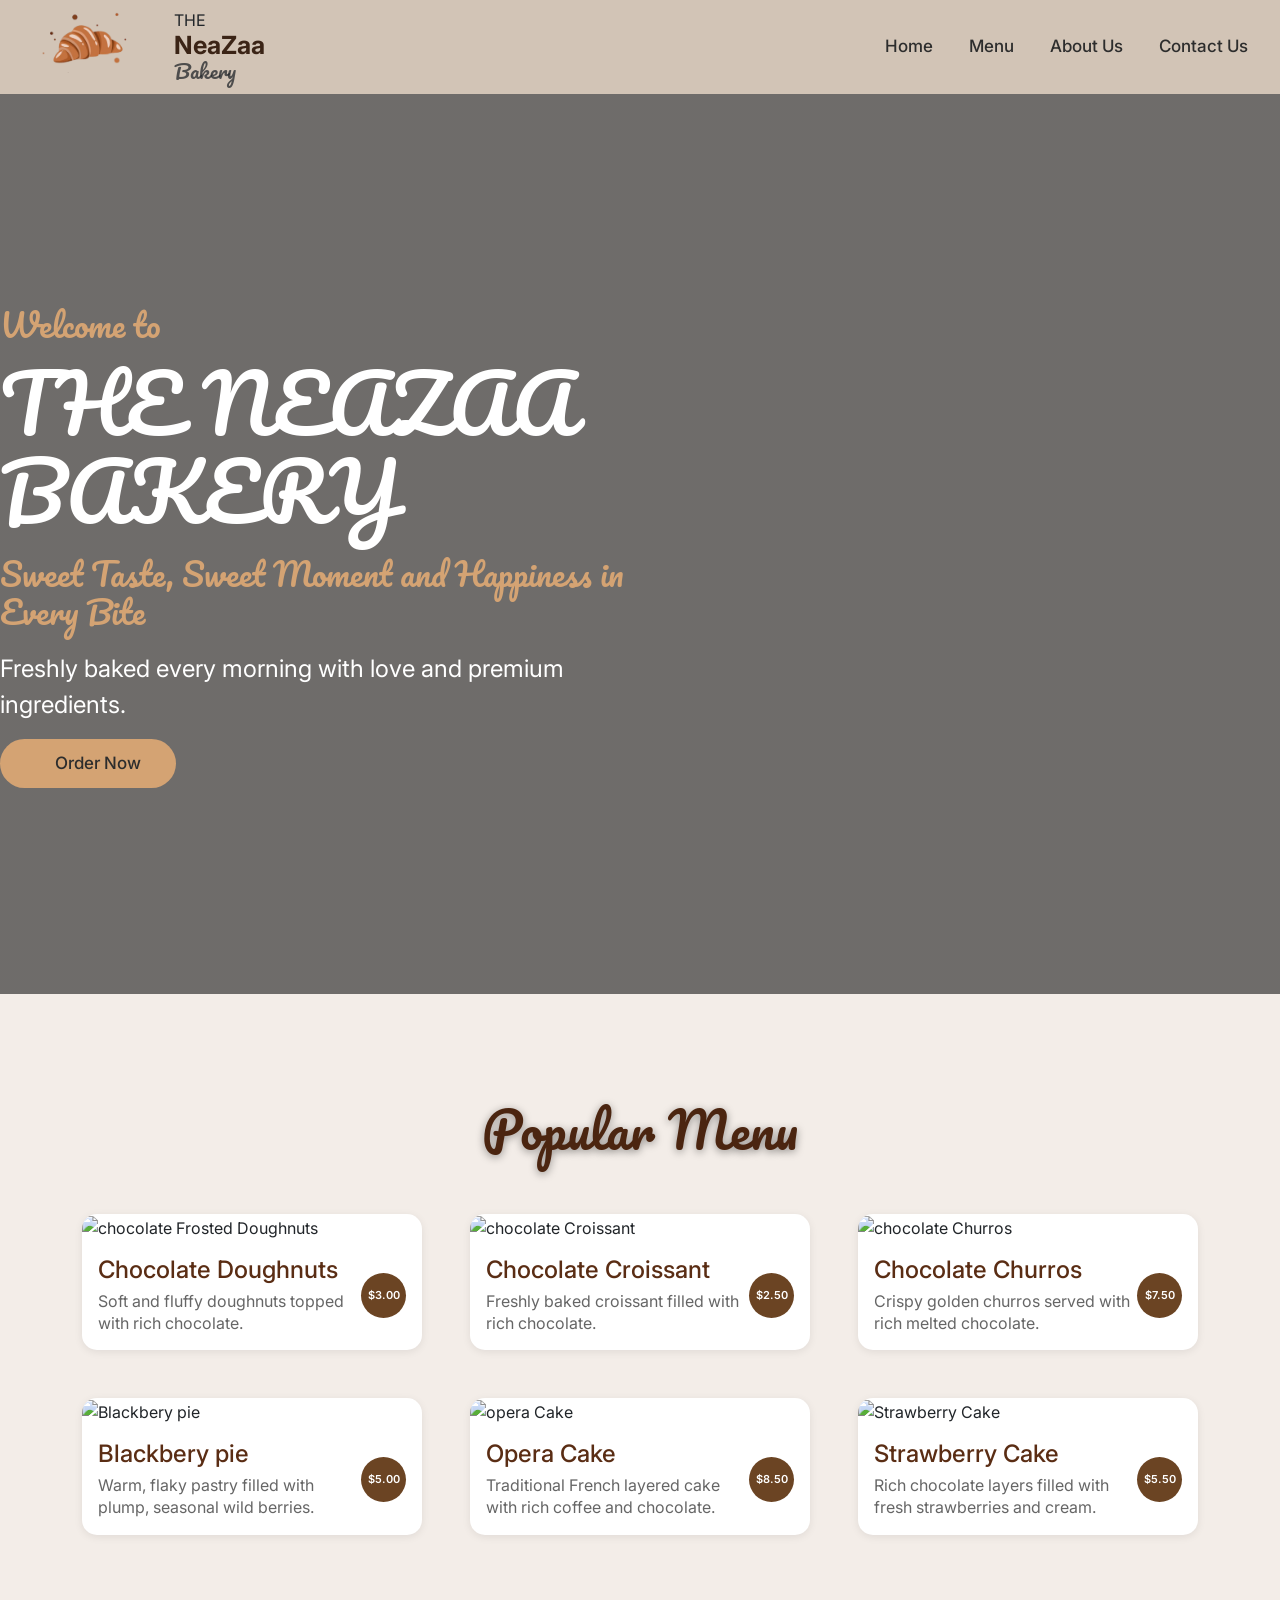
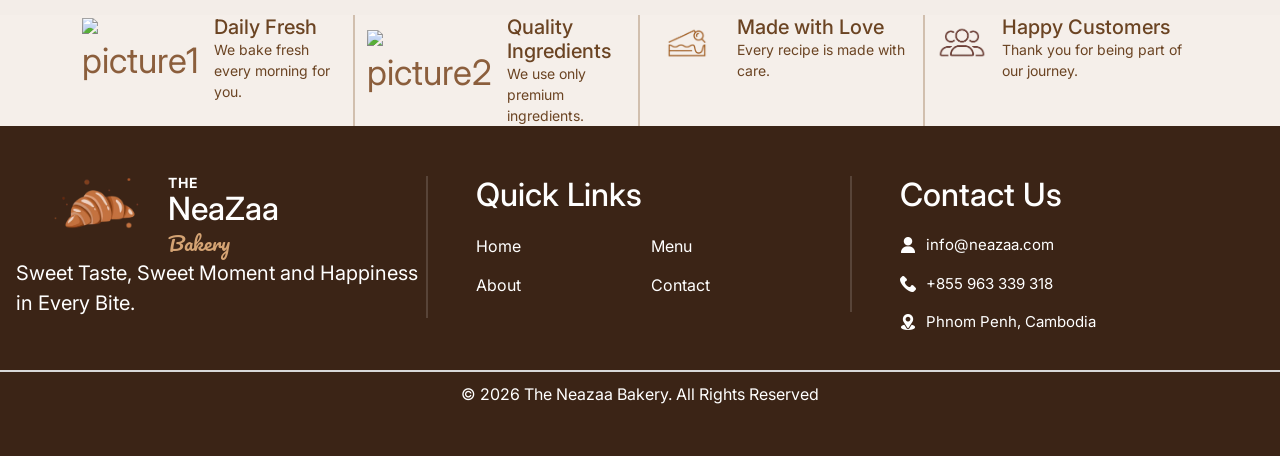
==== commit 01ec08ca: "last" ====
--- a/index.html
+++ b/index.html
@@ -281,7 +281,7 @@
             <div class="col-lg-3 border-right">
                 <div class="feature-box">
                     <div class="feature-icon">
-                         <img src="./images-removebg-preview.png"
+                         <img src="./picture/images-removebg-preview.png"
                         width="60"
         ​​                style="margin-top: -17px;" 
                         alt="picture2">
@@ -340,7 +340,7 @@
 
                <div class="d-flex align-items-center">
 
-    <img src="../picture/kk (2).png" 
+    <img src="./picture/kk (2).png" 
                   class="navbar-brand d-flex align-items-center ms-4" href="#"
         ​​​          width="120"
         ​​          style="margin-top: -45px;"
@@ -402,17 +402,17 @@
 
                 
                         <p class="contact-page-item">
-                           <img src="../picture/Shape09.png" alt="">
+                           <img src="./picture/Shape09.png" alt="">
                             info@neazaa.com
                        </p>
 
                        <p class="contact-page-item">
-                          <img src="../picture/Shape06.png" alt="">
+                          <img src="./picture/Shape06.png" alt="">
                            +855 963 339 318
                       </p>
 
                       <p class="contact-page-item">
-                         <img src="../picture/Shape03.png" alt="">
+                         <img src="./picture/Shape03.png" alt="">
                           Phnom Penh, Cambodia
                      </p>
 
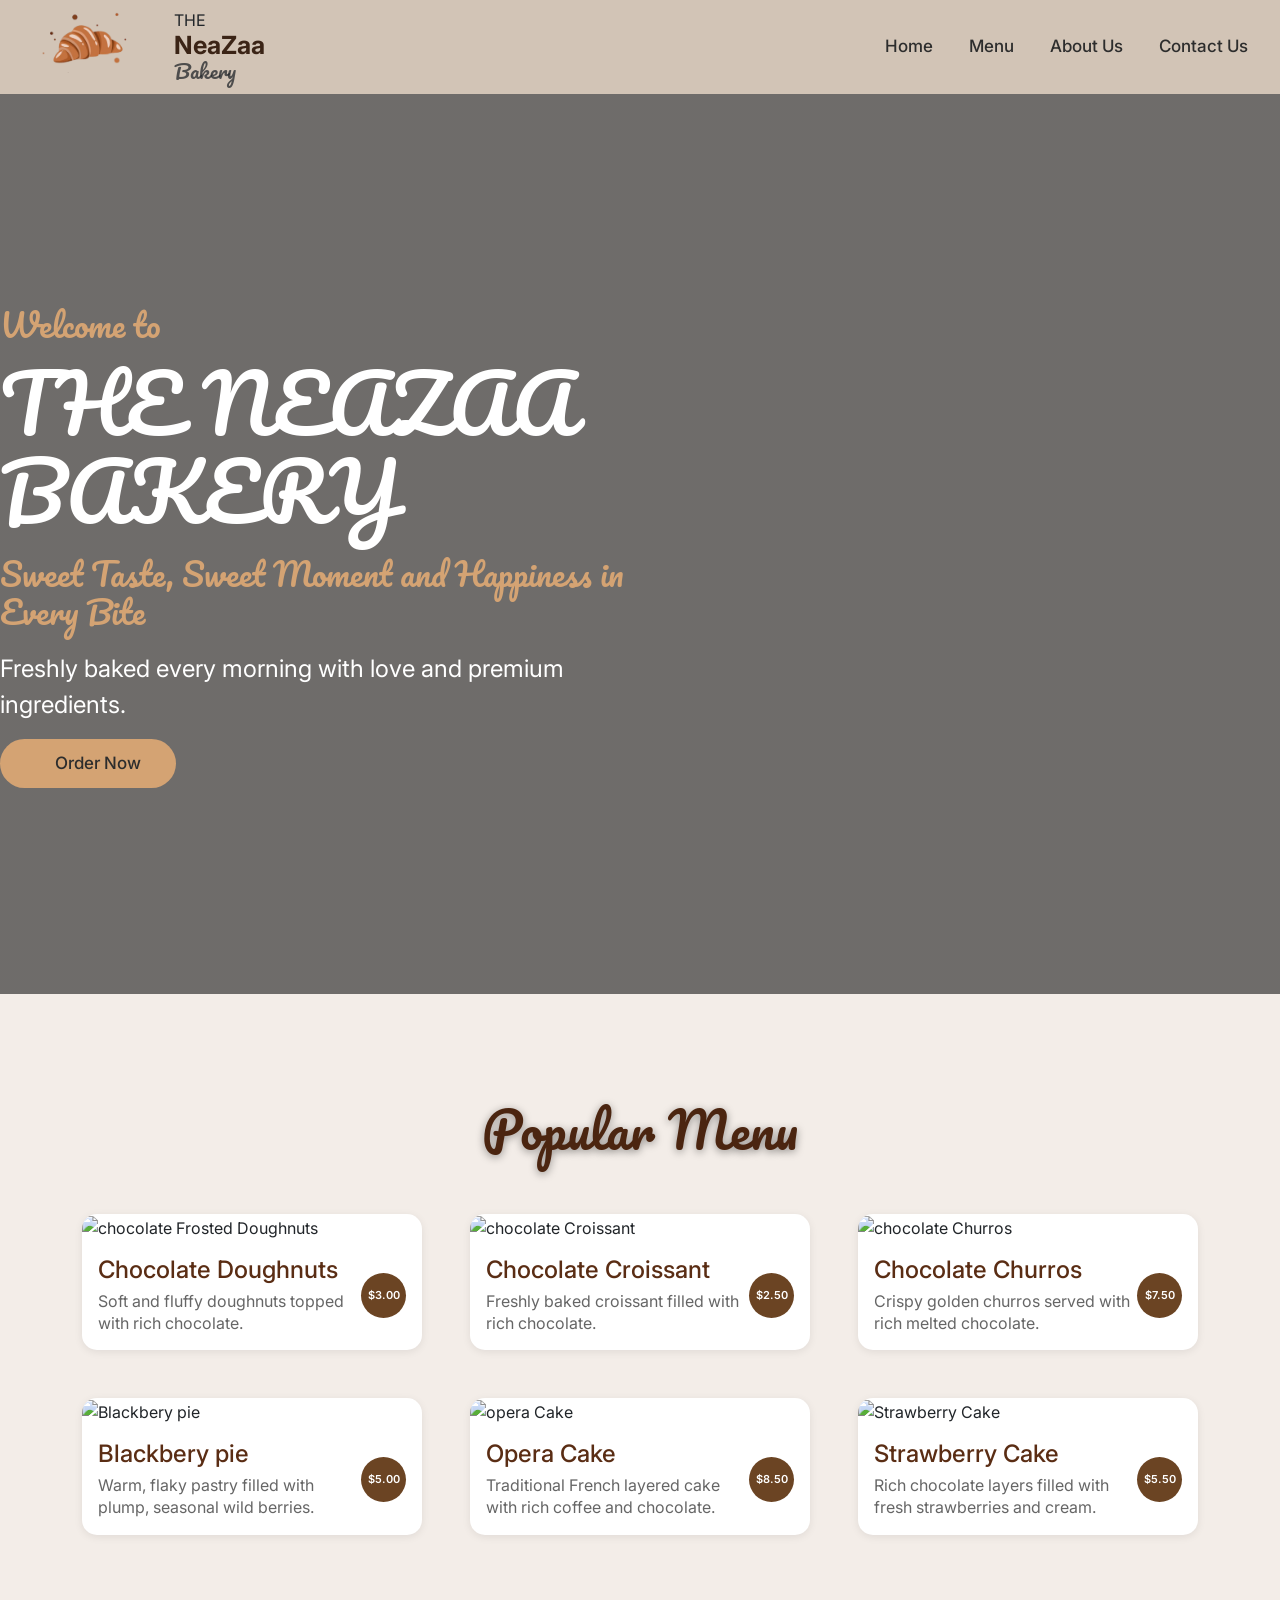
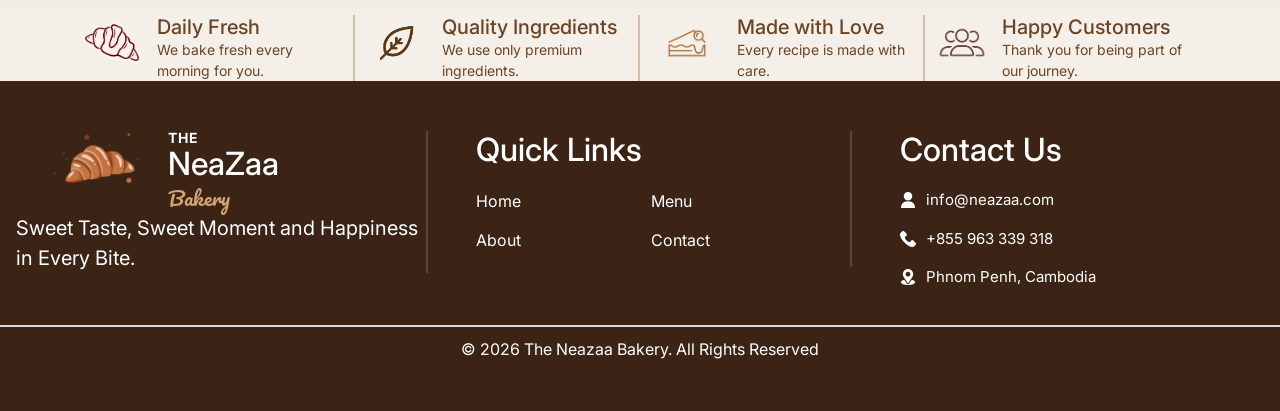
==== commit bfd4a975: "final" ====
--- a/index.html
+++ b/index.html
@@ -266,7 +266,7 @@
             <div class="col-lg-3 border-right">
                 <div class="feature-box">
                     <div class="feature-icon">
-                        <img src="../picture/cute-croissant-sticker-illustration-hand-drawn-doodle-of-a-french-pastry-isolated-graphic-for-bakery-or-breakfast-themed-printable-designs-free-vector-removebg-preview.png"
+                        <img src="./cute-croissant-sticker-illustration-hand-drawn-doodle-of-a-french-pastry-isolated-graphic-for-bakery-or-breakfast-themed-printable-designs-free-vector-removebg-preview.png"
                         width="60"
         ​​                style="margin-top: -17px;" 
                         alt="picture1">
@@ -281,7 +281,7 @@
             <div class="col-lg-3 border-right">
                 <div class="feature-box">
                     <div class="feature-icon">
-                         <img src="./picture/images-removebg-preview.png"
+                         <img src="./images-removebg-preview.png"
                         width="60"
         ​​                style="margin-top: -17px;" 
                         alt="picture2">
